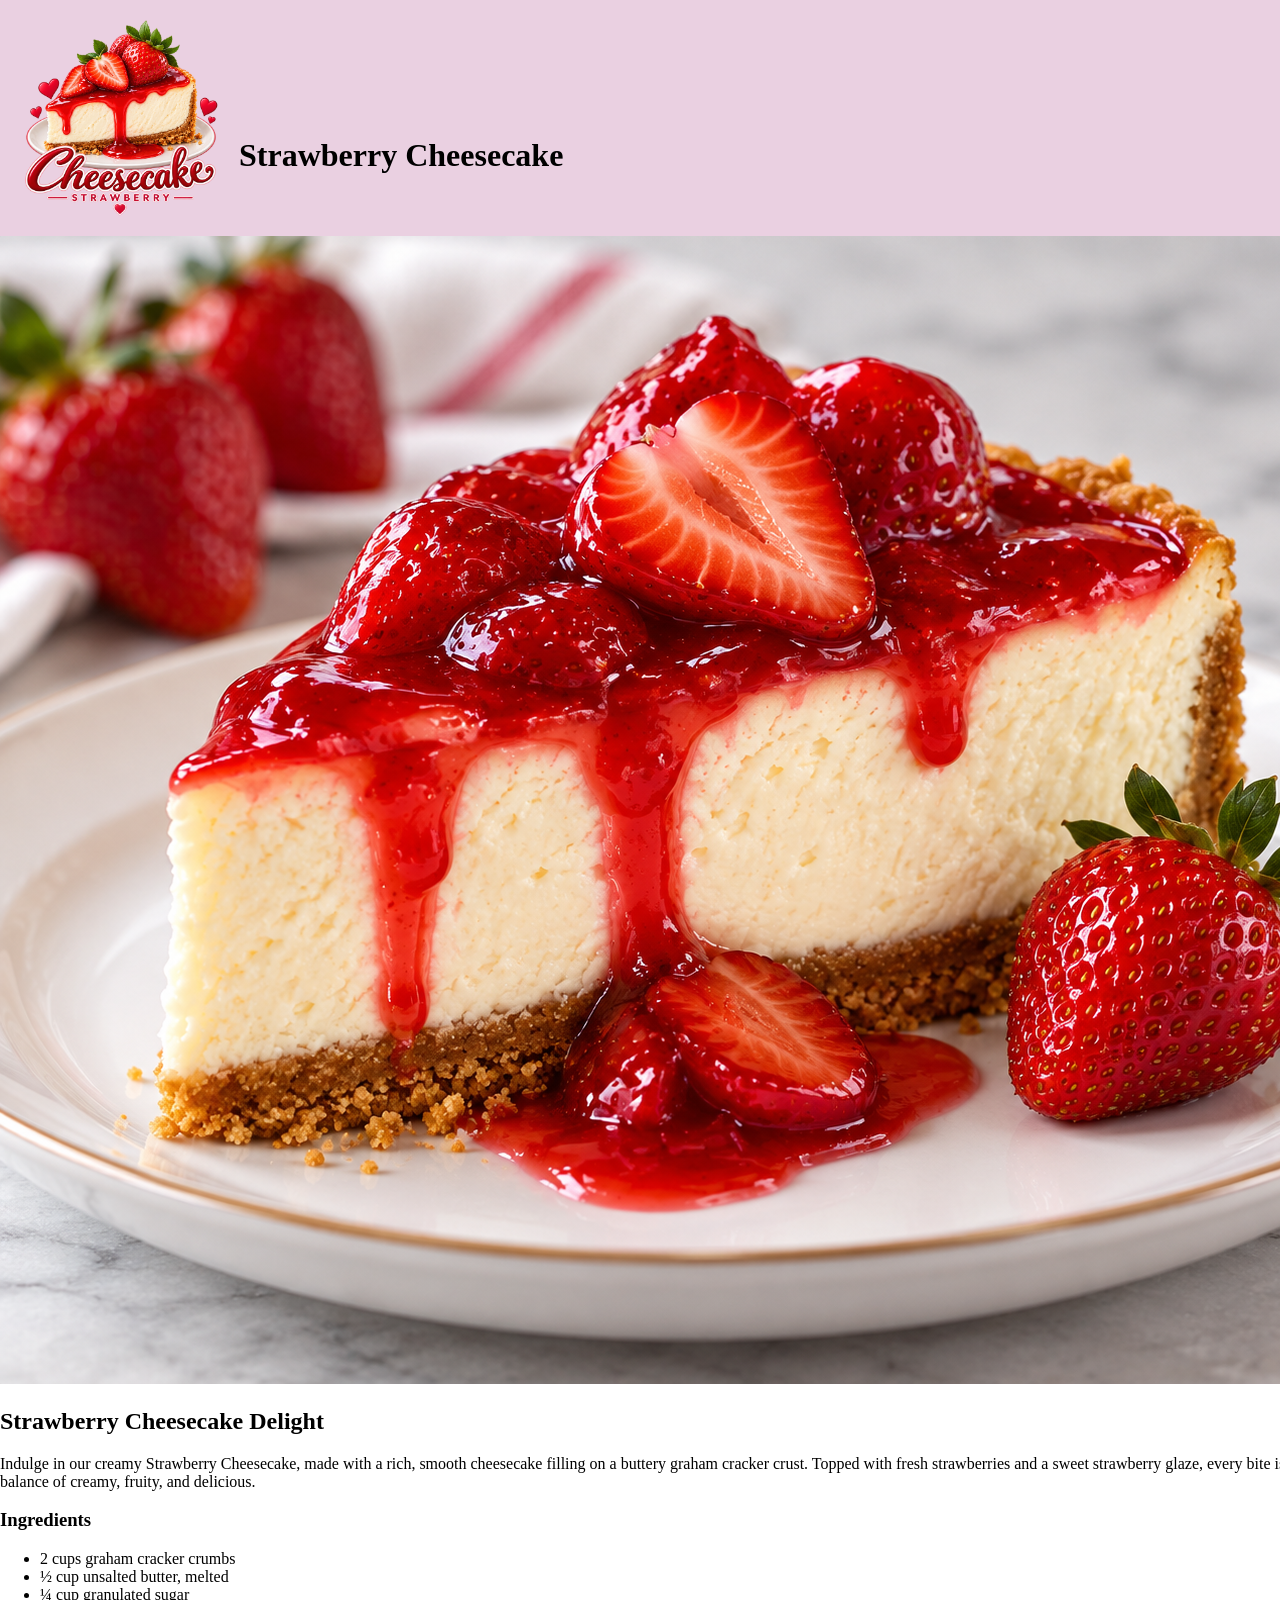
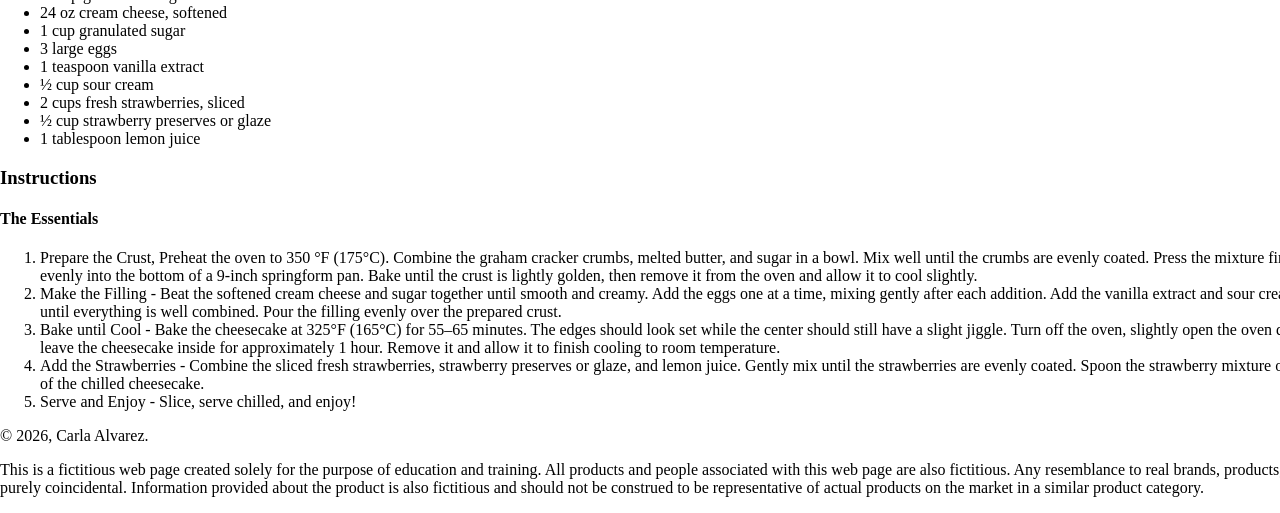
==== gra1144cP2CarlaAlvarez2026B/index.html @ f77bd9bf "Add files via upload" ====
<!doctype html>
<html>
<head>
<meta charset="UTF-8">
<title>Strawberry Cheesecake | Carla Alvarez, 2026</title>
	<style>
		body{
			margin:0;
		}
		wrapper{
			width:1366px;
			display:block;
			margin:auto;
		}
		.logo{
			width:200px;
			vertical-align:-50px;
			margin-right: 15px;
		}
		h1{
			display:inline;
		}
		header{
		background-color: #EAD0E1;
			padding:20px;
		}
	</style>
</head>

<body>
<wrapper>
  <header> 
<img src="logo.png" class="logo"
	 alt="strawberry Cheescake Delight banner"/>
    <h1>Strawberry Cheesecake</h1>
  </header>
  <main> 
	<img src="banner.png" class="banner" 
		 alt="Strawberry Chhescake Delight banner"/>
    <h2>Strawberry Cheesecake Delight</h2>
    <p>Indulge in our creamy Strawberry Cheesecake, made with a rich, smooth cheesecake filling on a buttery graham cracker crust. Topped with fresh strawberries and a sweet strawberry glaze, every bite is the perfect balance of creamy, fruity, and delicious.</p>
    <section>
      <h3>Ingredients</h3>
      <ul>
        <li>2 cups graham cracker crumbs</li>
        <li>&frac12; cup unsalted butter, melted</li>
        <li>&frac14; cup granulated sugar</li>
		  <li>24 oz cream cheese, softened</li>
		  <li> 1 cup granulated sugar</li>
		  <li> 3 large eggs</li>
		  <li> 1 teaspoon vanilla extract</li>
		  <li> &frac12; cup sour cream</li>
		  <li> 2 cups fresh strawberries, sliced</li>
		  <li> &frac12; cup strawberry preserves or glaze</li>
		  <li> 1 tablespoon lemon juice</li>
      </ul>
    </section>
    <section>
      <h3>Instructions</h3>
		<h4>The Essentials</h4>
      <ol>
        <li>Prepare the Crust, Preheat the oven to 350 &deg;F (175&deg;C). Combine the graham cracker crumbs, melted butter, and sugar in a bowl. Mix well until the crumbs are evenly coated. Press the mixture firmly and evenly into the bottom of a 9-inch springform pan. Bake until the crust is lightly golden, then remove it from the oven and allow it to cool slightly.</li>
        <li>Make the Filling - Beat the softened cream cheese and sugar together until smooth and creamy. Add the eggs one at a time, mixing gently after each addition. Add the vanilla extract and sour cream, then mix until everything is well combined. Pour the filling evenly over the prepared crust.</li>
        <li>Bake until Cool - Bake the cheesecake at 325&deg;F (165&deg;C) for 55–65 minutes. The edges should look set while the center should still have a slight jiggle. Turn off the oven, slightly open the oven door, and leave the cheesecake inside for approximately 1 hour. Remove it and allow it to finish cooling to room temperature.</li>
		  <li> Add the Strawberries - Combine the sliced fresh strawberries, strawberry preserves or glaze, and lemon juice. Gently mix until the strawberries are evenly coated. Spoon the strawberry mixture over the top of the chilled cheesecake.</li>
		  <li> Serve and Enjoy - Slice, serve chilled, and enjoy!</li>
      </ol>
    </section> 
  </main>
  <footer>
    <p> &copy; 2026, Carla Alvarez.</p>
    <p>This is a fictitious web page created solely for the purpose of education and training. All products and people associated with this web page are also fictitious. Any resemblance to real brands, products, or people is purely coincidental. Information provided about the product is also fictitious and should not be construed to be representative of actual products on the market in a similar product category.</p>
  </footer>
</wrapper>
</body>
</html>
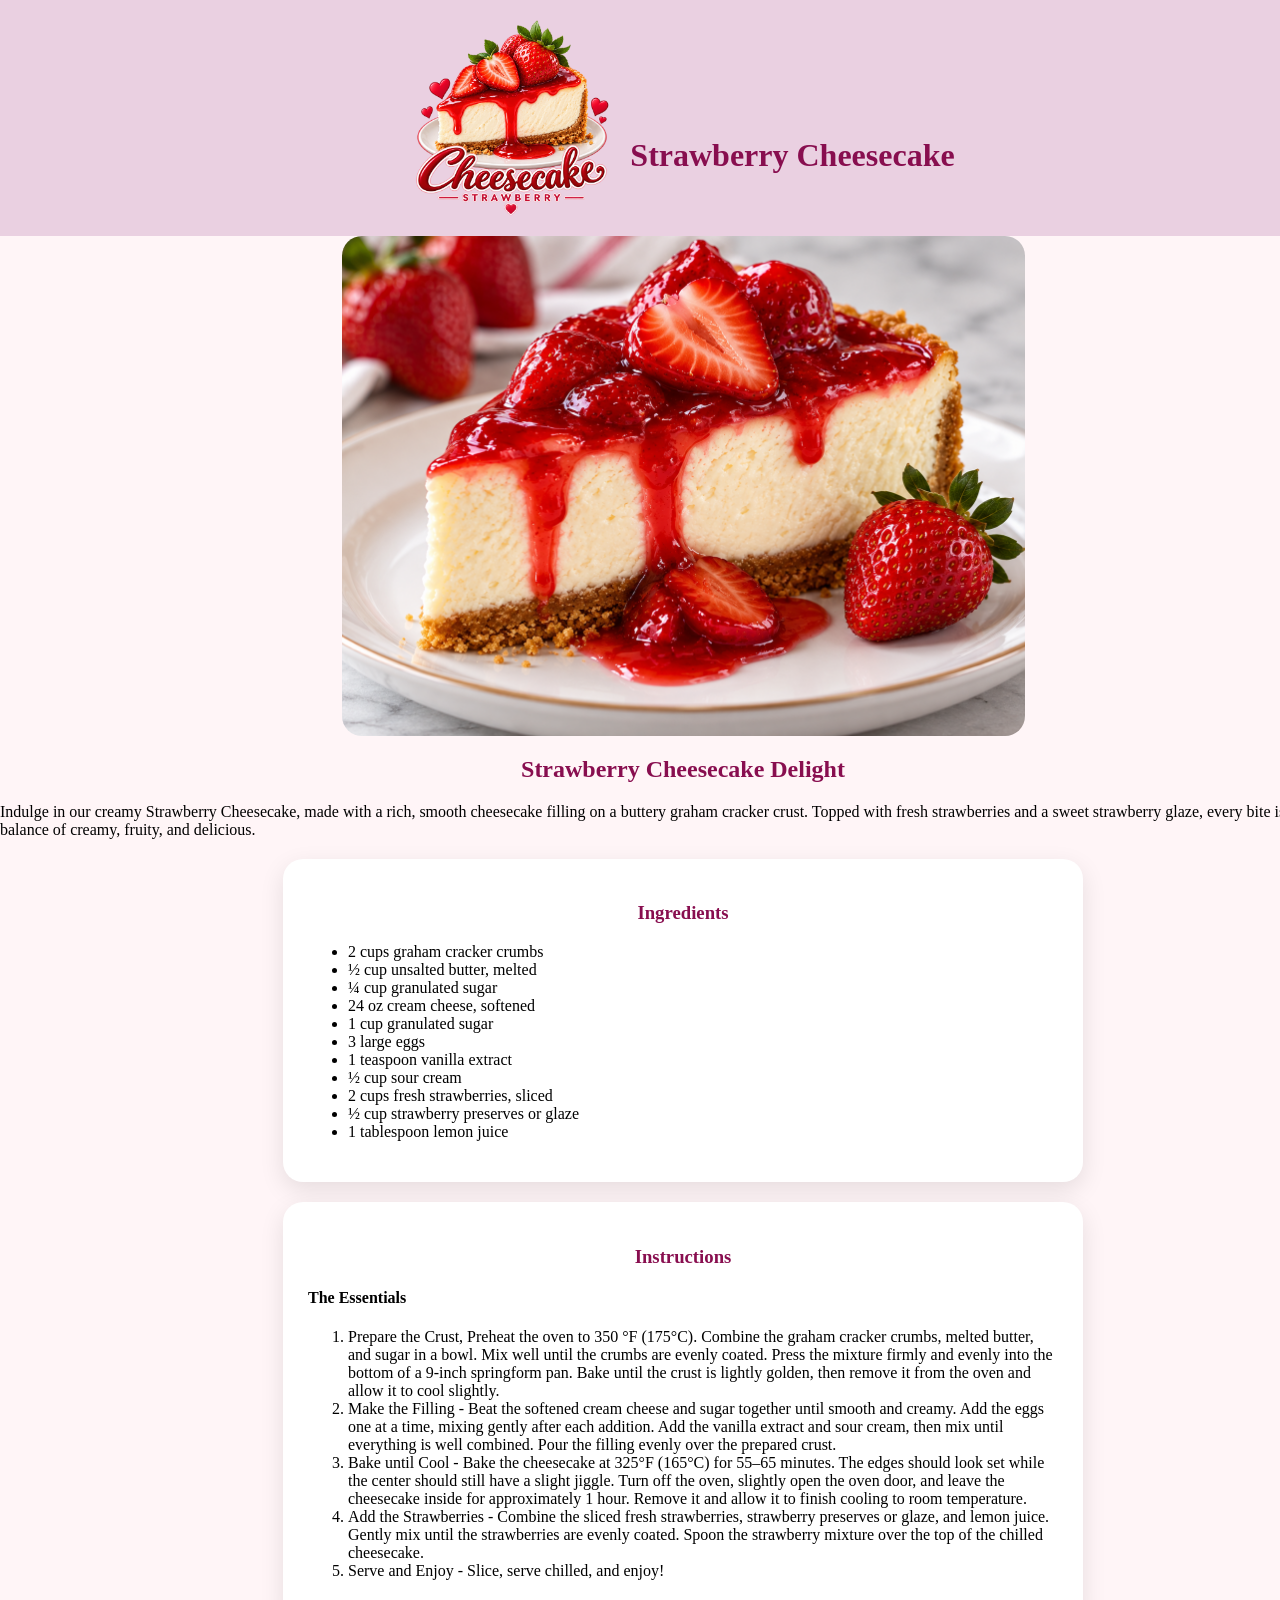
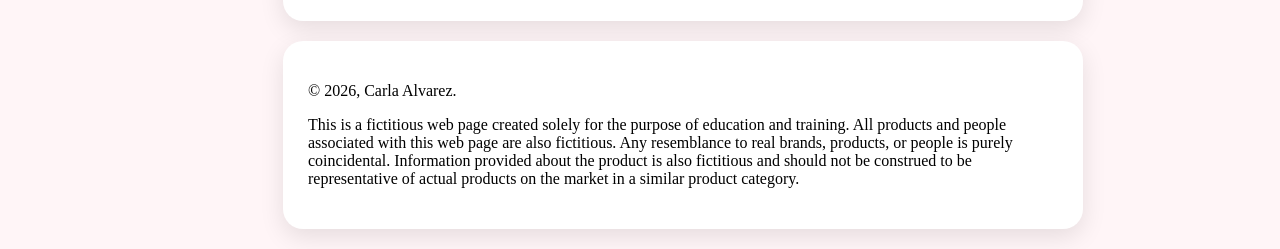
==== commit 8660394f: "Add files via upload" ====
--- a/gra1144cP2CarlaAlvarez2026B/index.html
+++ b/gra1144cP2CarlaAlvarez2026B/index.html
@@ -3,11 +3,8 @@
 <head>
 <meta charset="UTF-8">
 <title>Strawberry Cheesecake | Carla Alvarez, 2026</title>
-	<style>
-		body{
-			margin:0;
-		}
-		wrapper{
+	<style>		
+	wrapper{
 			width:1366px;
 			display:block;
 			margin:auto;
@@ -19,12 +16,43 @@
 		}
 		h1{
 			display:inline;
+			color:#c2185b;
+			text-align: center;
+			font-size: 32px;
 		}
 		header{
 		background-color: #EAD0E1;
 			padding:20px;
+			text-align: center;
 		}
-	</style>
+	body { 
+		background: #fff5f7;
+		font-family: 'georgia', serif;
+		margin: 0;
+		padding 0;
+}
+.banner { 
+	width: 50%; 
+	border-radius: 20px;
+	height: 500px;
+	object-fit: cover;
+	display: block;
+	object-position: center;
+	margin: auto;
+}
+		.card{
+			background: white;
+			border-radius: 20px;
+			padding: 25px;
+			margin: 20px auto;
+			max-width: 750px;
+			box-shadow: 0 8px 25px rgba(0,0,0,0.1);
+		}
+		h1,h2,h3 {
+			color: #880e4f;
+			text-align: center;
+		}
+    </style>
 </head>
 
 <body>
@@ -40,6 +68,7 @@
     <h2>Strawberry Cheesecake Delight</h2>
     <p>Indulge in our creamy Strawberry Cheesecake, made with a rich, smooth cheesecake filling on a buttery graham cracker crust. Topped with fresh strawberries and a sweet strawberry glaze, every bite is the perfect balance of creamy, fruity, and delicious.</p>
     <section>
+		<div class="card">
       <h3>Ingredients</h3>
       <ul>
         <li>2 cups graham cracker crumbs</li>
@@ -54,8 +83,10 @@
 		  <li> &frac12; cup strawberry preserves or glaze</li>
 		  <li> 1 tablespoon lemon juice</li>
       </ul>
+			</div>
     </section>
     <section>
+		<div class="card">
       <h3>Instructions</h3>
 		<h4>The Essentials</h4>
       <ol>
@@ -65,11 +96,14 @@
 		  <li> Add the Strawberries - Combine the sliced fresh strawberries, strawberry preserves or glaze, and lemon juice. Gently mix until the strawberries are evenly coated. Spoon the strawberry mixture over the top of the chilled cheesecake.</li>
 		  <li> Serve and Enjoy - Slice, serve chilled, and enjoy!</li>
       </ol>
+			</div>
     </section> 
   </main>
   <footer>
+	  <div class="card">
     <p> &copy; 2026, Carla Alvarez.</p>
     <p>This is a fictitious web page created solely for the purpose of education and training. All products and people associated with this web page are also fictitious. Any resemblance to real brands, products, or people is purely coincidental. Information provided about the product is also fictitious and should not be construed to be representative of actual products on the market in a similar product category.</p>
+	  </div>
   </footer>
 </wrapper>
 </body>
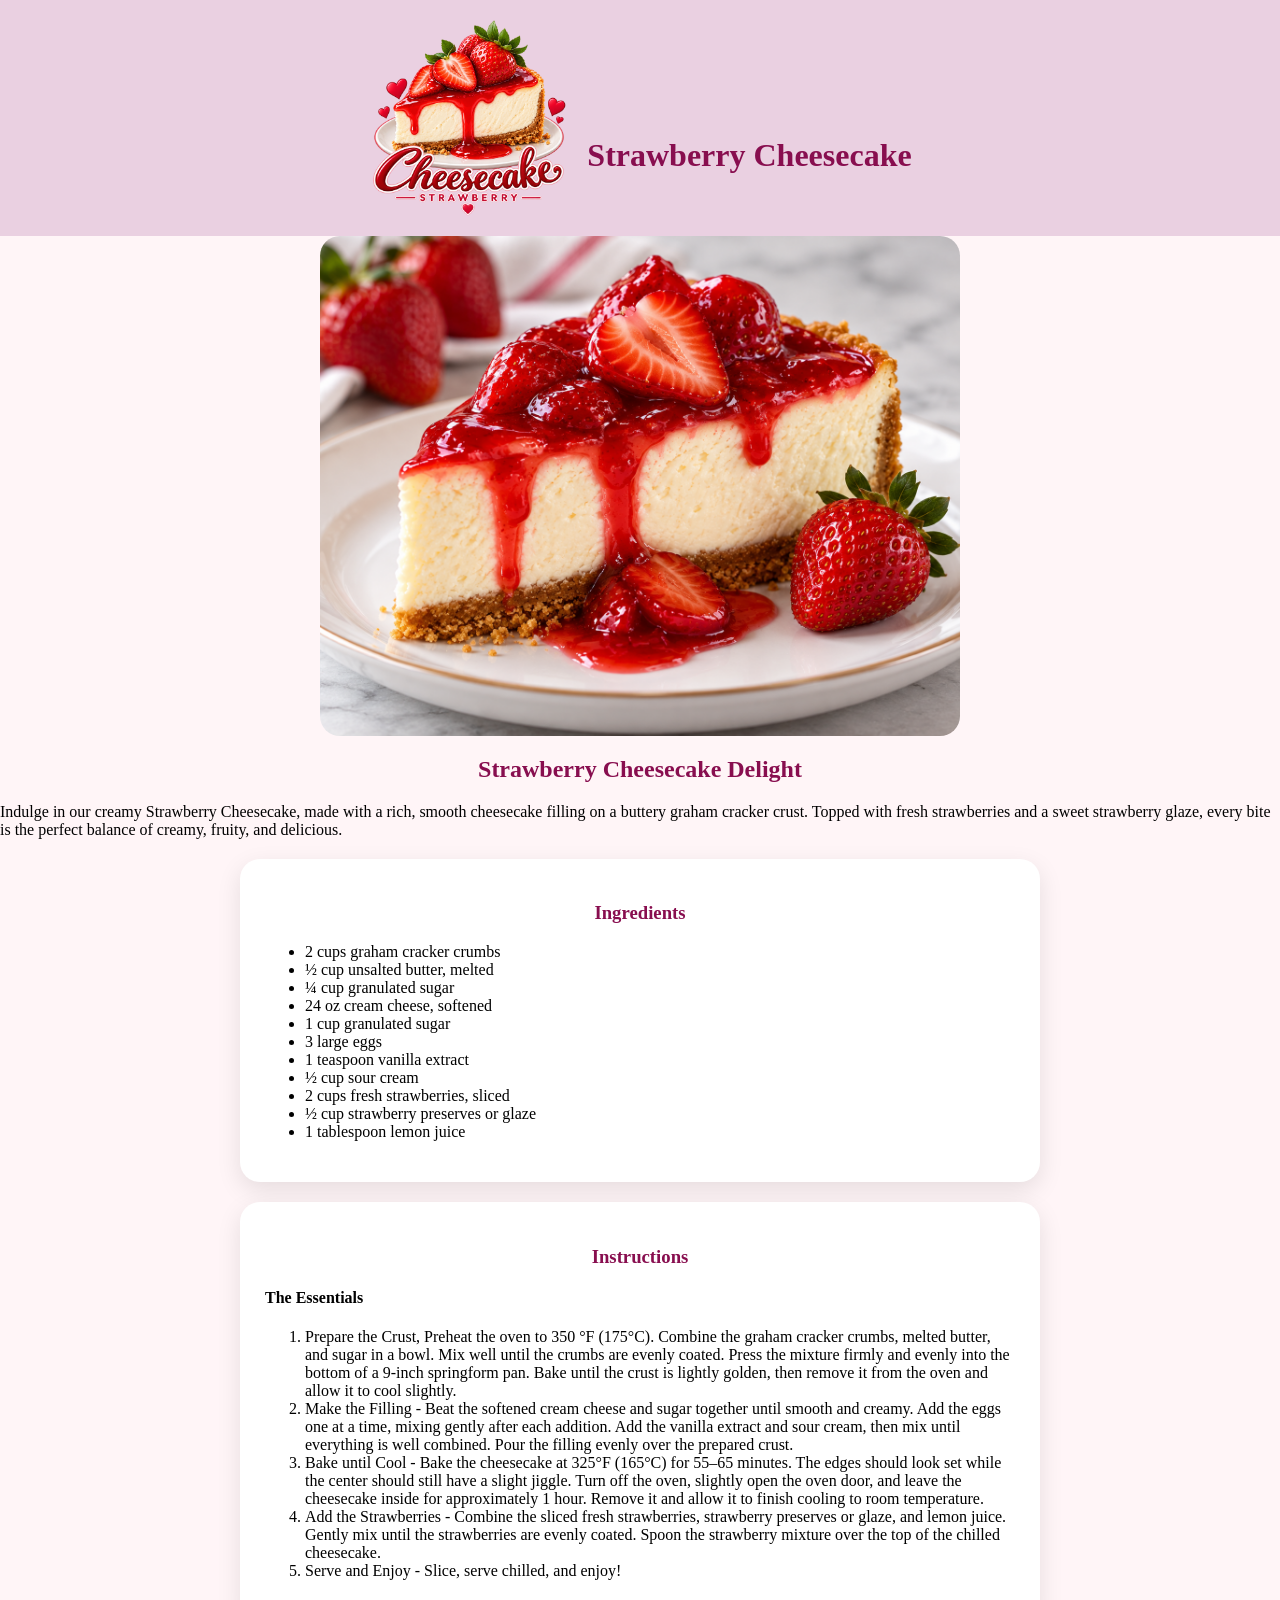
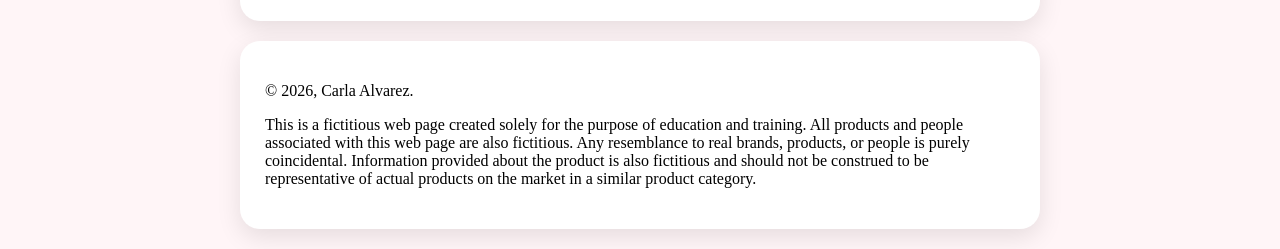
==== commit 27fa5221: "Update index.html" ====
--- a/gra1144cP2CarlaAlvarez2026B/index.html
+++ b/gra1144cP2CarlaAlvarez2026B/index.html
@@ -4,7 +4,7 @@
 <meta charset="UTF-8">
 <title>Strawberry Cheesecake | Carla Alvarez, 2026</title>
 	<style>		
-	wrapper{
+	.wrapper{
 			width:1366px;
 			display:block;
 			margin:auto;
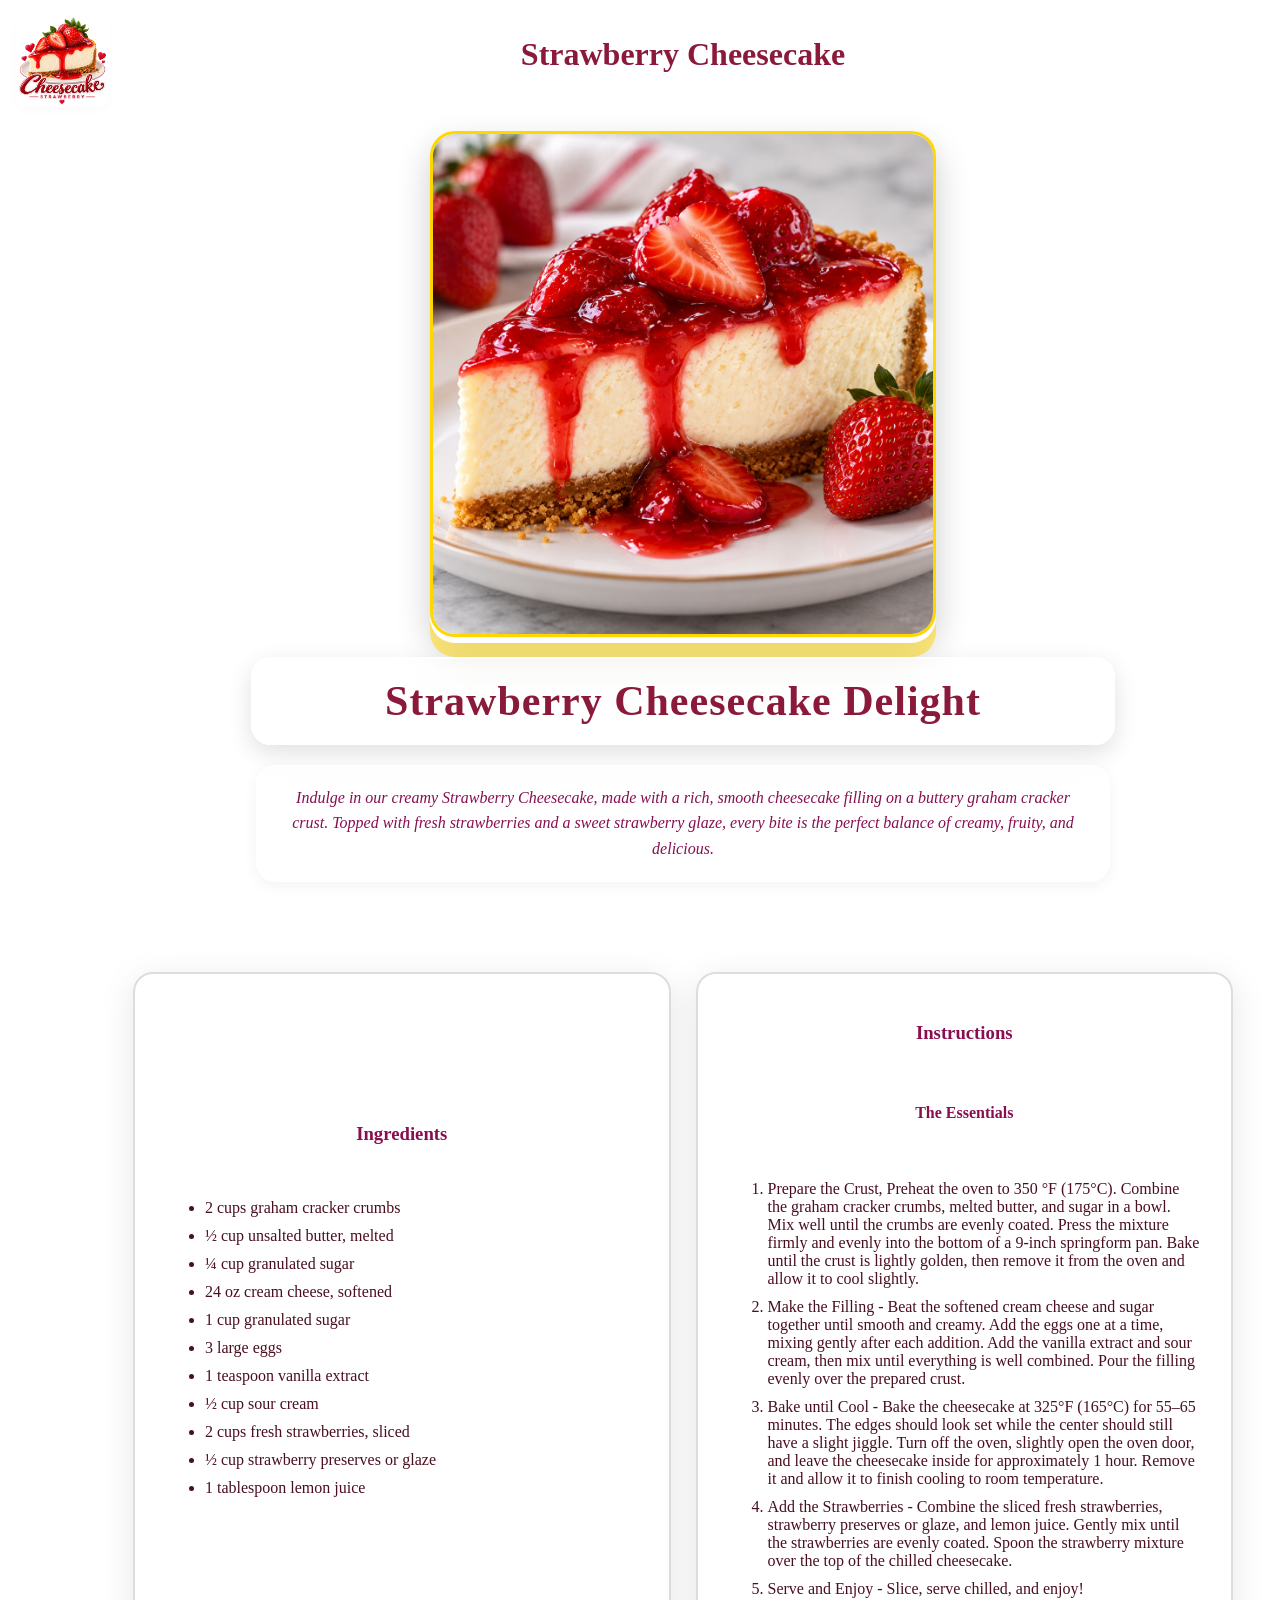
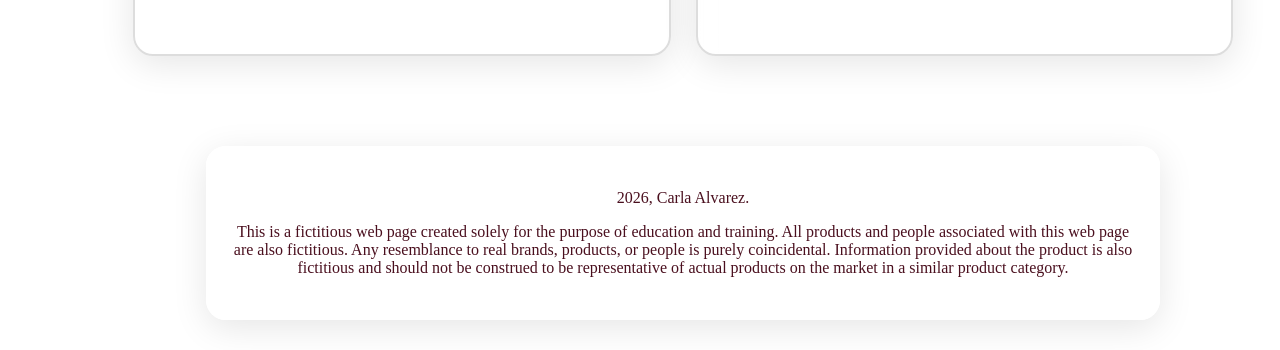
==== commit 35a608c6: "Add files via upload" ====
--- a/gra1144cP2CarlaAlvarez2026B/index.html
+++ b/gra1144cP2CarlaAlvarez2026B/index.html
@@ -4,7 +4,7 @@
 <meta charset="UTF-8">
 <title>Strawberry Cheesecake | Carla Alvarez, 2026</title>
 	<style>		
-	.wrapper{
+	wrapper{
 			width:1366px;
 			display:block;
 			margin:auto;
@@ -16,45 +16,137 @@
 		}
 		h1{
 			display:inline;
-			color:#c2185b;
+			color:#8b1a3a;
 			text-align: center;
 			font-size: 32px;
 		}
 		header{
-		background-color: #EAD0E1;
-			padding:20px;
+		background:rgba(255,255,255,0.25);
+			-webkit-backdrop-filter: blur(12px);
+			backdrop-filter: blur(12px);
+			border-bottom: 1.5px solid white;
+			display: flex;
+			align-items:center;
+			justify-content: center;
+			padding:15px;
 			text-align: center;
+			padding: 15px;
 		}
 	body { 
-		background: #fff5f7;
+		background-image: url('https://m.media-amazon.com/images/W/BW_MEDIAX_AVIF_MEASUREMENT_1306696-T3/images/I/81oOtpr+qwL._AC_SL1500_.jpg');
+		background-size: cover;
+		background-attachment: fixed;
+		background-position: center;
 		font-family: 'georgia', serif;
 		margin: 0;
 		padding 0;
+		min-height: 100vh;
 }
 .banner { 
-	width: 50%; 
-	border-radius: 20px;
+	width: 70%; 
+	max-width: 500px;
+	border-radius: 25px;
+	border: 3px solid #ffd700;
+	box-shadow: 000 6px white,
+		00 20px rgba(255,215,0,0.5),
+		0 15px 35px rgba(0,0,0,0.2);
+		
 	height: 500px;
 	object-fit: cover;
 	display: block;
 	object-position: center;
-	margin: auto;
+	margin: 20px auto;
 }
 		.card{
-			background: white;
+			background: rgba(255,255,255,0.45);
+			backdrop-filter:blur(16px);
+			-webkit-backdrop-filter:blur(16px);
 			border-radius: 20px;
+			border: 2px solid white; 
 			padding: 25px;
-			margin: 20px auto;
 			max-width: 750px;
-			box-shadow: 0 8px 25px rgba(0,0,0,0.1);
-		}
-		h1,h2,h3 {
+			box-shadow: 0 8px 35px rgba(0,0,0,0.1);
+			color: #4a0f1e;
+		}
+			.intro {
+				text-align: center;
+				background: rgba (255,255,255,0.85);
+				backdrop-filter:blur(12px);
+				-webkit-backderop-filter:blur(12px);
+				border: 2px solid white;
+				border-radius: 20px;
+				padding: 18px 25px;
+				max-width: 800px;
+				margin:20px auto;
+				font-style: italic;
+				color:#880e4f;
+				line-height: 1.6;
+				box-shadow: 0 4px 15px rgba(0,0,0,.05);
+			}
+		.logo{
+			position:absolute;
+			top: 15px;
+			left:15px;
+			width: 90px;
+			height: auto;
+			z-index: 100;
+			border-radius: 12px;
+			border:2px solid white;
+			box-shadow: 0 4px 10px rgba(0,0,0,0.02)
+				
+		}
+		h2 {
+  font-family: 'Georgia', serif;
+  font-size: 42px;
+  font-weight: 800;
+  color: #8b1a3a;
+  text-align: center;
+  background: rgba(255,255,255,0.35);
+  backdrop-filter: blur(16px);
+  -webkit-backdrop-filter: blur(16px);
+  border: 2px solid white;
+  border-radius: 20px;
+  padding: 18px 30px;
+  max-width: 800px;
+  margin: 20px auto;
+  box-shadow: 0 8px 25px rgba(0,0,0,0.12);
+  letter-spacing: 1px;
+  text-shadow: 0 2px 4px rgba(255,255,255,0.9);
+		}
+		h3, h4 {
 			color: #880e4f;
 			text-align: center;
 		}
-    </style>
-</head>
-
+		
+    
+.recipe-row {
+display: flex;
+	gap: 25px;
+	align-items: stretch;
+	max-width: 1100px;
+	margin: 60px auto;
+	padding: 30px;
+		}
+		
+.recipe-row > div {
+			width: 50%;
+	border: 2px solid#ddd;
+	border-radius: 20px;
+	padding: 30px;
+	Background: transparent;
+	box-sizing: border-box;
+	display:flex;
+	flex-direction: column;
+    gap:20px;
+	justify-content: center;
+	text-align: center
+		}
+		li{
+		text-align: left;
+			padding-bottom: 10px;
+		}
+		</style>
+	</head>
 <body>
 <wrapper>
   <header> 
@@ -66,8 +158,8 @@
 	<img src="banner.png" class="banner" 
 		 alt="Strawberry Chhescake Delight banner"/>
     <h2>Strawberry Cheesecake Delight</h2>
-    <p>Indulge in our creamy Strawberry Cheesecake, made with a rich, smooth cheesecake filling on a buttery graham cracker crust. Topped with fresh strawberries and a sweet strawberry glaze, every bite is the perfect balance of creamy, fruity, and delicious.</p>
-    <section>
+    <p class="intro">Indulge in our creamy Strawberry Cheesecake, made with a rich, smooth cheesecake filling on a buttery graham cracker crust. Topped with fresh strawberries and a sweet strawberry glaze, every bite is the perfect balance of creamy, fruity, and delicious.</p>
+    <section class="recipe-row">
 		<div class="card">
       <h3>Ingredients</h3>
       <ul>
@@ -82,10 +174,8 @@
 		  <li> 2 cups fresh strawberries, sliced</li>
 		  <li> &frac12; cup strawberry preserves or glaze</li>
 		  <li> 1 tablespoon lemon juice</li>
-      </ul>
+              </ul>
 			</div>
-    </section>
-    <section>
 		<div class="card">
       <h3>Instructions</h3>
 		<h4>The Essentials</h4>
@@ -100,10 +190,10 @@
     </section> 
   </main>
   <footer>
-	  <div class="card">
-    <p> &copy; 2026, Carla Alvarez.</p>
+	  <div class="card" style="text-align: center; margin: 30px auto; max-width: 900px;">
+    <p>2026, Carla Alvarez.</p>
     <p>This is a fictitious web page created solely for the purpose of education and training. All products and people associated with this web page are also fictitious. Any resemblance to real brands, products, or people is purely coincidental. Information provided about the product is also fictitious and should not be construed to be representative of actual products on the market in a similar product category.</p>
-	  </div>
+    </div>
   </footer>
 </wrapper>
 </body>
